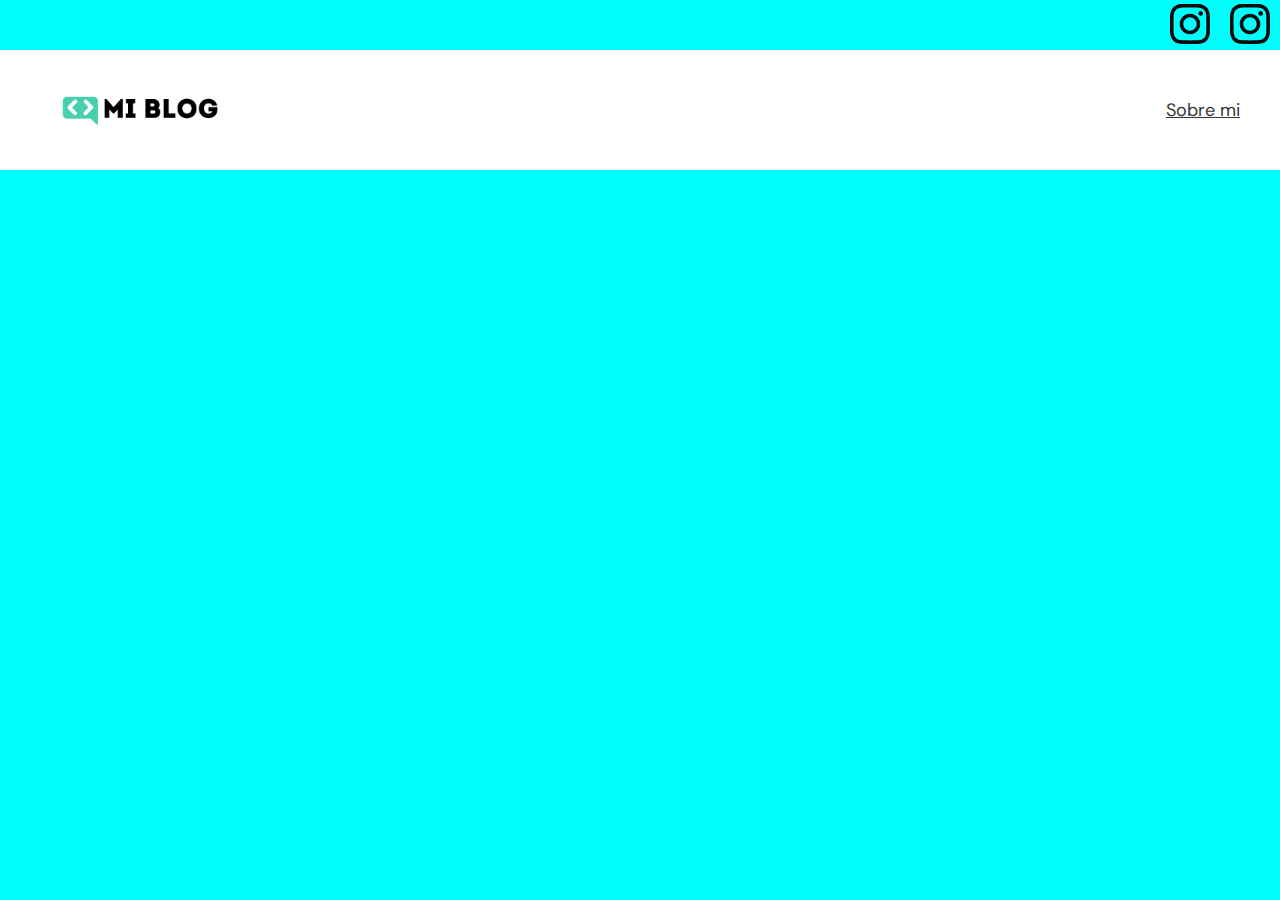
==== index.html @ d86510c6 "header" ====
<!DOCTYPE html>
<html lang="en">
<head>
    <meta charset="UTF-8">
    <meta http-equiv="X-UA-Compatible" content="IE=edge">
    <meta name="viewport" content="width=device-width, initial-scale=1.0">
    <link rel="stylesheet" href="./main-style.css">
    <link rel="stylesheet" media="(min-width:700px)" href="./desktop.css">
    <link href="https://fonts.googleapis.com/css2?family=DM+Sans:wght@500;700&display=swap" rel="stylesheet">
    <title>Document</title>
</head>
<body>
    <header id="header__container">
        <div class="social-medias-desktop">
            <a href="https://www.instagram.com/accounts/emailsignup/" target="_blank"><img src="./assets/instagram-seeklogo.com.svg" alt=""></a>

            <a href="https://www.instagram.com/accounts/emailsignup/" target="_blank"><img src="./assets/instagram-seeklogo.com.svg" alt=""></a>

          
            
        </div>

        <div class="hero">
            <div class="img">
                <img src="./assets/main-logo.webp" alt="">
            </div>
        
            <a href="#">Sobre mi</a>
        </div>
    </header>

    <main id="main__container">

    </main>
</body>
</html>
---- main-style.css ----
* {
    padding: 0;
    margin: 0;
    box-sizing: border-box;
    font-family: 'DM Sans', sans-serif;
}

:root{
    --bg-color: #0ff;
    --main-color: #353535;
    --secondary-color: rgb(164, 166, 160);
    --white: #fff ;
    /* font */
    --lg: 2.6rem;
    --md: 1.8rem;
    --sm: 1rem;
}

html{
    font-size: 62.5%;
}

body{
    background: var(--bg-color);
}

.hero{
    height: 25rem;
    display: flex;
    flex-direction: column;
    justify-content: center;
    text-align: center;
    background-color: var(--white);

}

.hero img{
    width: 100% ;
    object-fit: contain;
    
}

.hero a{
    
    font-size: var(--md);
    color: var(--main-color);
   
}


@media (max-width:400px){
    .social-medias-desktop{
        display: none;
    }
}
---- desktop.css ----
.social-medias-desktop{
    display: flex;
    align-items: center;
    justify-content: end;
    width: 100vw;
    height: 5rem;
    background-color: var(#0ff);
}

.social-medias-desktop a{
    padding: 0.3rem 1rem;
}


.social-medias-desktop a img{
    height: 4rem;
}


.hero{
    height: 12rem;
    justify-content: space-between;
    align-items: center;
    flex-direction: row;
    padding: 0 4rem;
    
}


.hero img{
    width: 20rem;
}
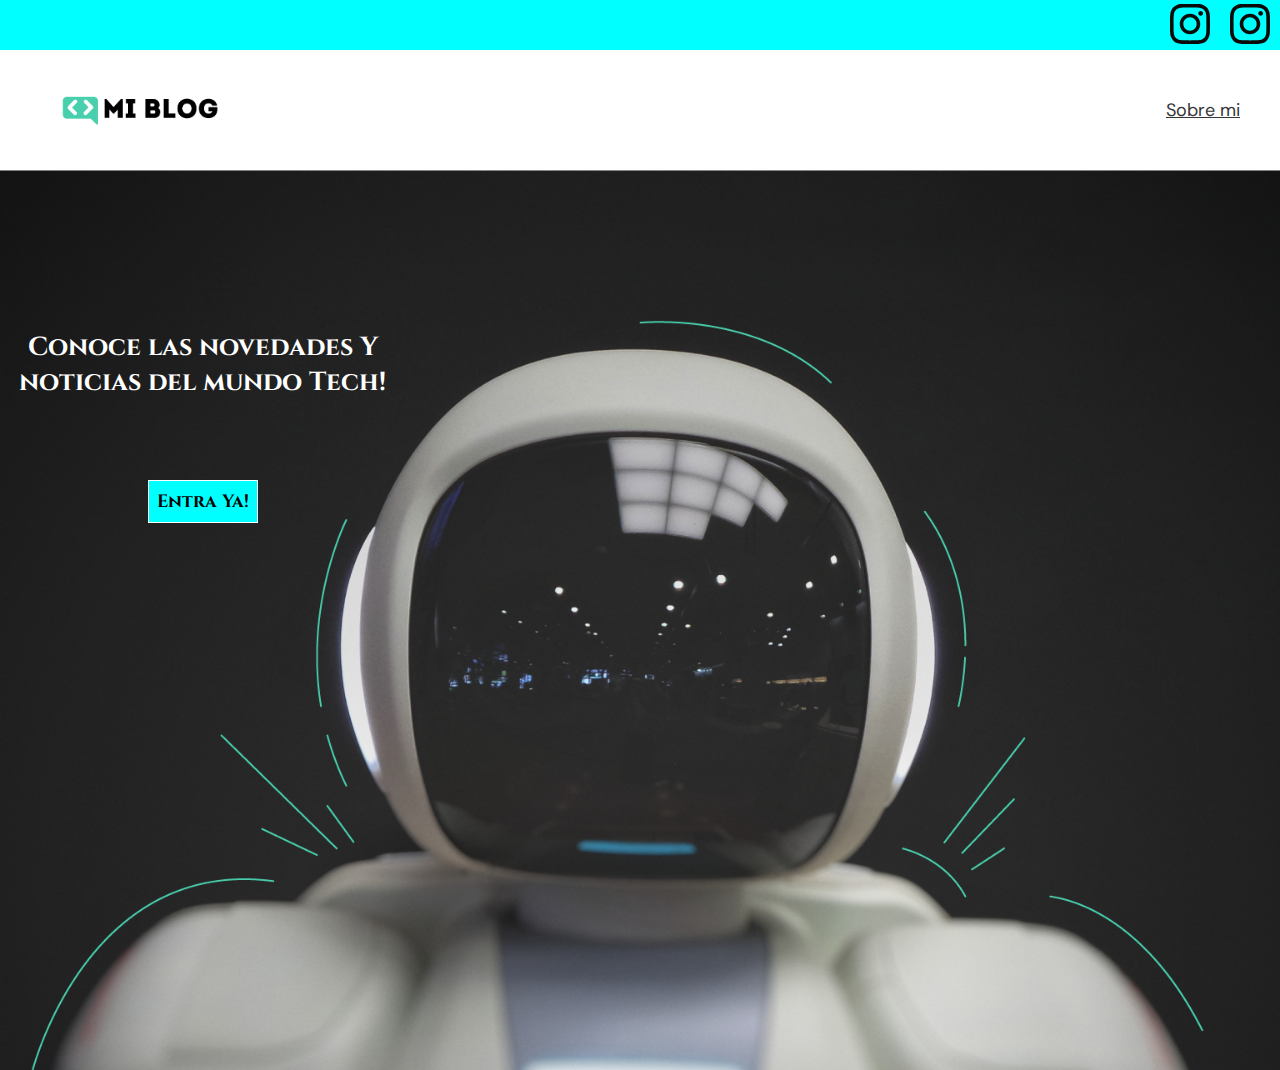
==== commit 31ca4802: "Main" ====
--- a/index.html
+++ b/index.html
@@ -6,7 +6,7 @@
     <meta name="viewport" content="width=device-width, initial-scale=1.0">
     <link rel="stylesheet" href="./main-style.css">
     <link rel="stylesheet" media="(min-width:700px)" href="./desktop.css">
-    <link href="https://fonts.googleapis.com/css2?family=DM+Sans:wght@500;700&display=swap" rel="stylesheet">
+    <link href="https://fonts.googleapis.com/css2?family=Cinzel:wght@400;700&family=DM+Sans:wght@500;700&display=swap" rel="stylesheet">
     <title>Document</title>
 </head>
 <body>
@@ -30,7 +30,10 @@
     </header>
 
     <main id="main__container">
-
+        <div class="main__info">
+            <h2>Conoce las novedades Y <br> noticias del mundo Tech!</h2>
+            <button>Entra Ya!</button>
+        </div>
     </main>
 </body>
 </html>--- a/main-style.css
+++ b/main-style.css
@@ -47,8 +47,46 @@
    
 }
 
+#main__container{
+    width: 100%;
+    height: 100vh;
+    background-image: url(./assets/Cover\ \(1\).png);
+    background-position: center;
+    background-size: cover;
+    position: relative;
+    text-align: center;
+}
 
-@media (max-width:400px){
+#main__container .main__info{
+    position: absolute ;
+    left: 1.9rem;
+    top: 16rem;
+}
+
+.main__info h2{
+    font-size: var(--lg);
+    color: var(--white);
+    margin-bottom: 8rem;
+}
+
+.main__info button{
+    padding: 0.8rem;
+    background-color: var(--bg-color);
+    font-size: var(--md
+    );
+    font-weight: 700;
+    border: 1px solid var(--white);
+}
+
+
+#main__container h2, button{
+    font-family: 'Cinzel', serif;
+}
+
+
+
+
+@media (max-width:500px){
     .social-medias-desktop{
         display: none;
     }
--- a/desktop.css
+++ b/desktop.css
@@ -29,4 +29,5 @@
 
 .hero img{
     width: 20rem;
-}+}
+
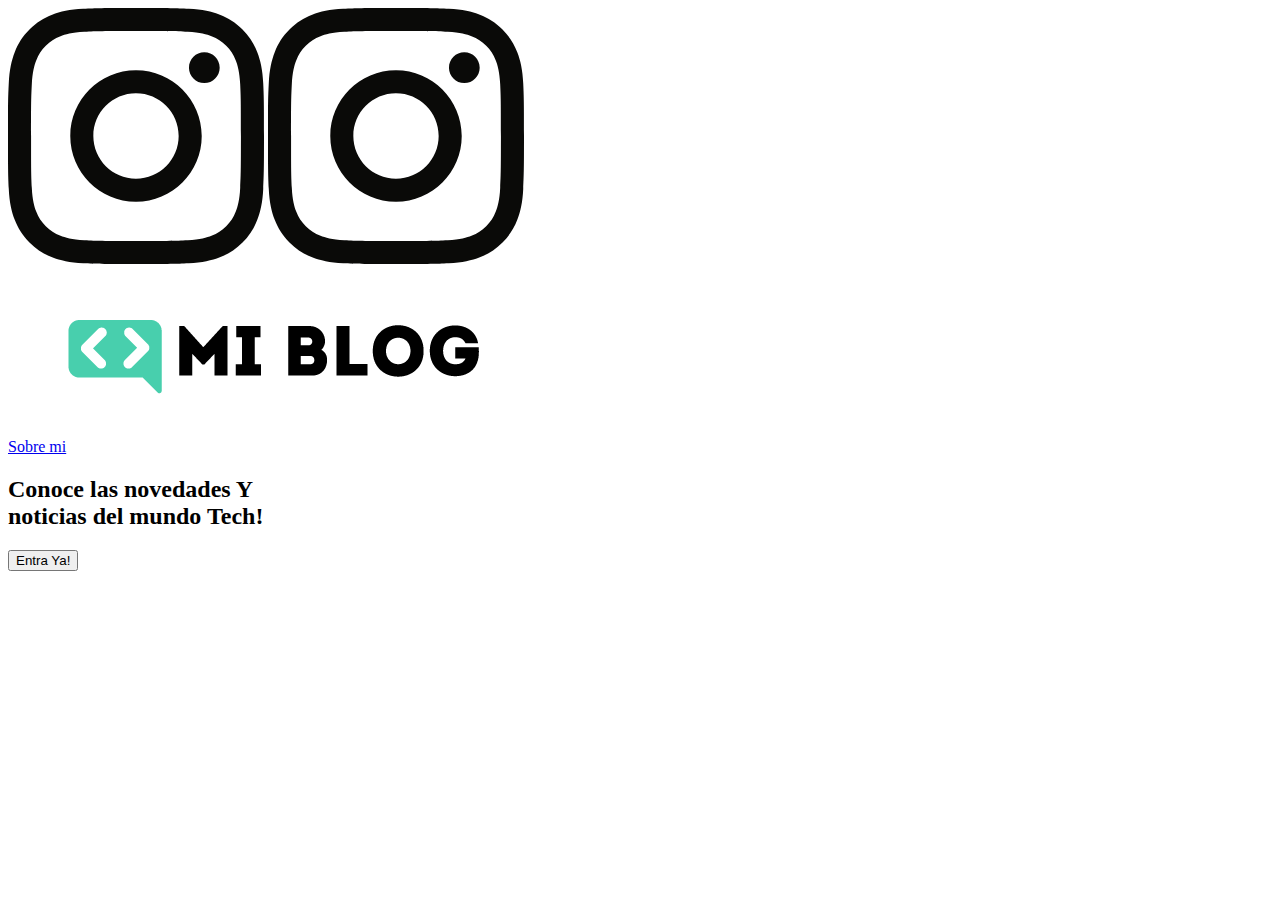
==== commit e72bedab: "Update" ====
--- a/index.html
+++ b/index.html
@@ -4,8 +4,8 @@
     <meta charset="UTF-8">
     <meta http-equiv="X-UA-Compatible" content="IE=edge">
     <meta name="viewport" content="width=device-width, initial-scale=1.0">
-    <link rel="stylesheet" href="./main-style.css">
-    <link rel="stylesheet" media="(min-width:700px)" href="./desktop.css">
+    <link rel="stylesheet" href="./css/main-style.css">
+    <link rel="stylesheet" media="(min-width:700px)" href="./css/desktop.css">
     <link href="https://fonts.googleapis.com/css2?family=Cinzel:wght@400;700&family=DM+Sans:wght@500;700&display=swap" rel="stylesheet">
     <title>Document</title>
 </head>
@@ -25,7 +25,7 @@
                 <img src="./assets/main-logo.webp" alt="">
             </div>
         
-            <a href="#">Sobre mi</a>
+            <a href="./perfil/perfil.html">Sobre mi</a>
         </div>
     </header>
 
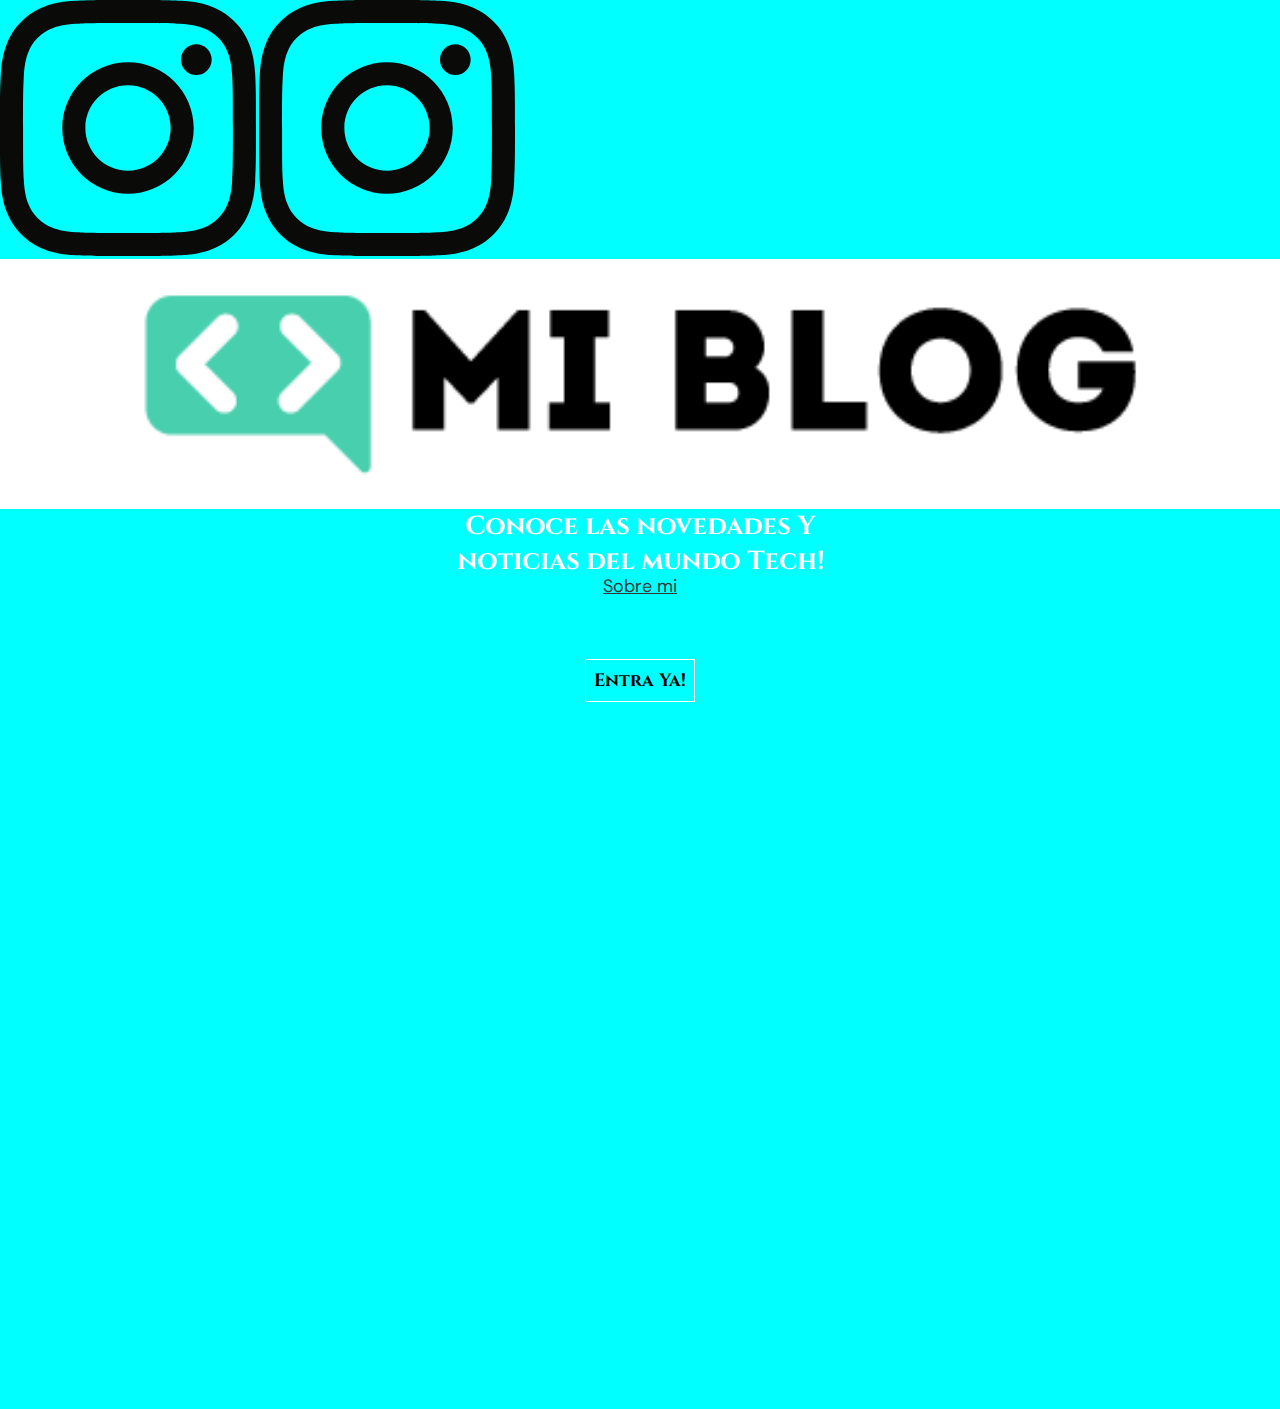
==== commit b03c4c9d: "Eroor v02" ====
--- a/index.html
+++ b/index.html
@@ -4,7 +4,7 @@
     <meta charset="UTF-8">
     <meta http-equiv="X-UA-Compatible" content="IE=edge">
     <meta name="viewport" content="width=device-width, initial-scale=1.0">
-    <link rel="stylesheet" href="./css/main-style.css">
+    <link rel="stylesheet" href="./index/main-style.css">
     <link rel="stylesheet" media="(min-width:700px)" href="./css/desktop.css">
     <link href="https://fonts.googleapis.com/css2?family=Cinzel:wght@400;700&family=DM+Sans:wght@500;700&display=swap" rel="stylesheet">
     <title>Document</title>
--- a/index/main-style.css
+++ b/index/main-style.css
@@ -0,0 +1,96 @@
+* {
+    padding: 0;
+    margin: 0;
+    box-sizing: border-box;
+    font-family: 'DM Sans', sans-serif;
+}
+
+:root{
+    --bg-color: #0ff;
+    --main-color: #353535;
+    --secondary-color: rgb(164, 166, 160);
+    --white: #fff ;
+    /* font */
+    --lg: 2.6rem;
+    --md: 1.8rem;
+    --sm: 1rem;
+}
+
+html{
+    font-size: 62.5%;
+}
+
+body{
+    background: var(--bg-color);
+}
+
+.hero{
+    height: 25rem;
+    display: flex;
+    flex-direction: column;
+    justify-content: center;
+    text-align: center;
+    background-color: var(--white);
+
+}
+
+.hero img{
+    width: 100% ;
+    object-fit: contain;
+    
+}
+
+.hero a{
+    
+    font-size: var(--md);
+    color: var(--main-color);
+   
+}
+
+#main__container{
+    width: 100%;
+    height: 100vh;
+    background-image: url(./assets/Cover\ \(1\).png);
+    background-position: center;
+    background-size: cover;
+    background-repeat: no-repeat;
+    position: relative;
+    text-align: center;
+}
+
+
+
+.main__info h2{
+    font-size: var(--lg);
+    color: var(--white);
+    margin-bottom: 8rem;
+}
+
+.main__info button{
+    padding: 0.8rem;
+    background-color: var(--bg-color);
+    font-size: var(--md
+    );
+    font-weight: 700;
+    border: 1px solid var(--white);
+}
+
+
+#main__container h2, button{
+    font-family: 'Cinzel', serif;
+}
+
+
+
+
+@media (max-width:500px){
+    .social-medias-desktop{
+        display: none;
+    }
+
+    #main__container .main__info{
+        position: absolute ;
+        left: 1.9rem;
+        top: 16rem;
+    }
+}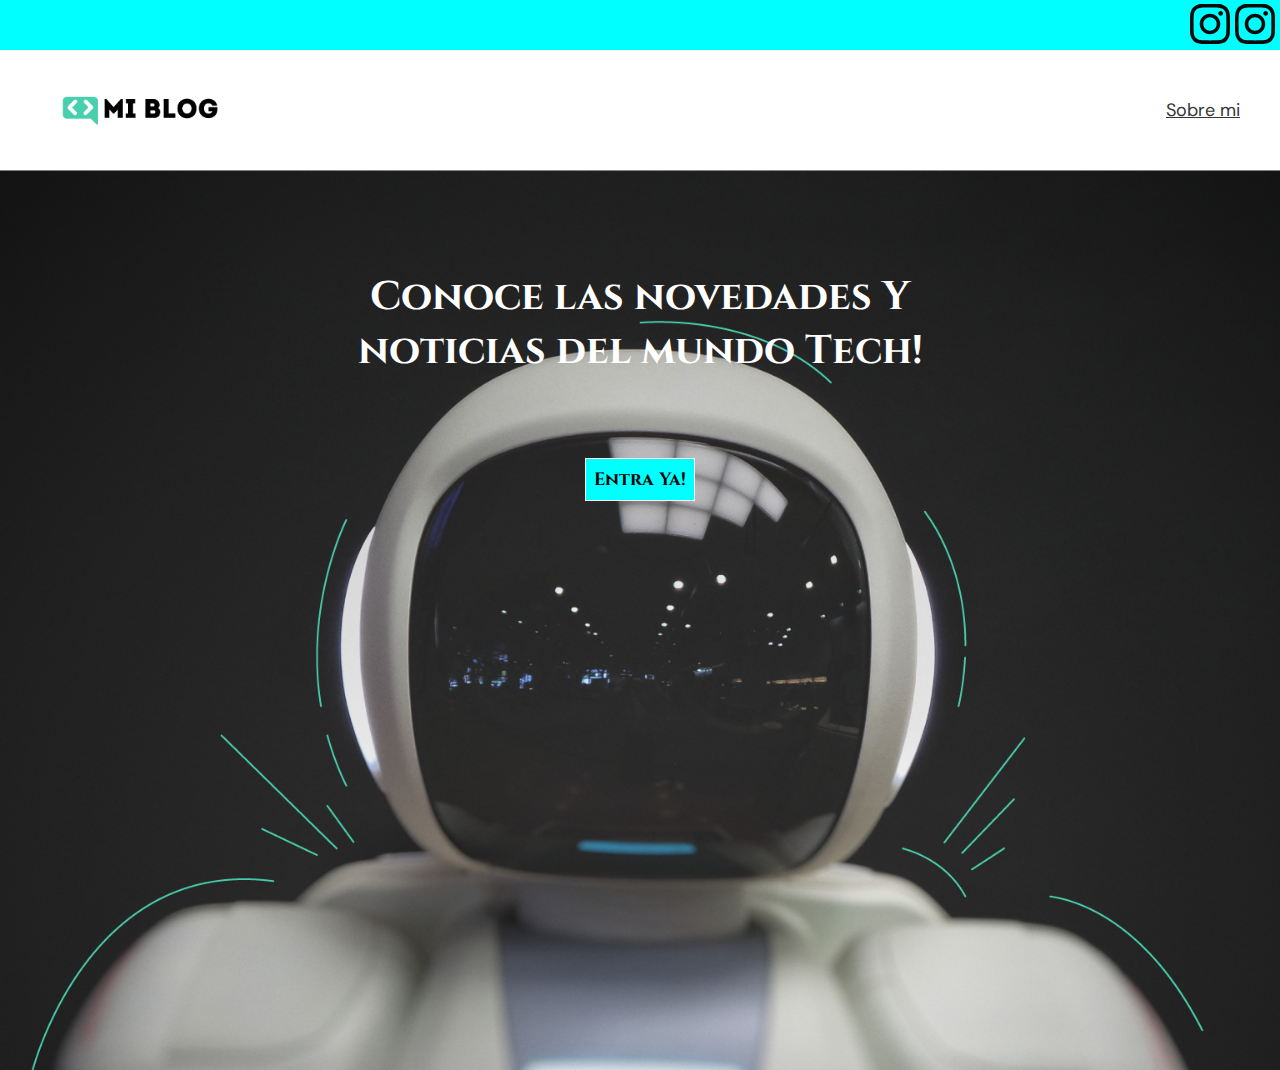
==== commit 91efcbdd: "Finish mobile" ====
--- a/index.html
+++ b/index.html
@@ -5,7 +5,7 @@
     <meta http-equiv="X-UA-Compatible" content="IE=edge">
     <meta name="viewport" content="width=device-width, initial-scale=1.0">
     <link rel="stylesheet" href="./index/main-style.css">
-    <link rel="stylesheet" media="(min-width:700px)" href="./css/desktop.css">
+    <link rel="stylesheet" media="(min-width:700px)" href="./index/desktop.css">
     <link href="https://fonts.googleapis.com/css2?family=Cinzel:wght@400;700&family=DM+Sans:wght@500;700&display=swap" rel="stylesheet">
     <title>Document</title>
 </head>
@@ -29,7 +29,7 @@
         </div>
     </header>
 
-    <main id="main__container">
+    <main id="main__container" style="background-image:url(./assets/Cover\ \(1\).png) ;">
         <div class="main__info">
             <h2>Conoce las novedades Y <br> noticias del mundo Tech!</h2>
             <button>Entra Ya!</button>
--- a/index/desktop.css
+++ b/index/desktop.css
@@ -0,0 +1,47 @@
+.social-medias-desktop{
+    display: flex;
+    align-items: center;
+    justify-content: end;
+    width: 100%;
+    height: 5rem;
+    background-color: var(#0ff);
+}
+
+.social-medias-desktop a{
+    margin-right: 0.5rem;
+}
+
+
+.social-medias-desktop a img{
+    height: 4rem;
+}
+
+
+.hero{
+    height: 12rem;
+    justify-content: space-between;
+    align-items: center;
+    flex-direction: row;
+    padding: 0 4rem;
+    
+}
+
+
+.hero img{
+    width: 20rem;
+}
+
+#main__container {
+    display: flex;
+    justify-content: center;
+    
+    
+}
+
+.main__info {
+    margin-top: 10rem;
+}
+
+.main__info h2{
+    font-size: 4rem;
+}